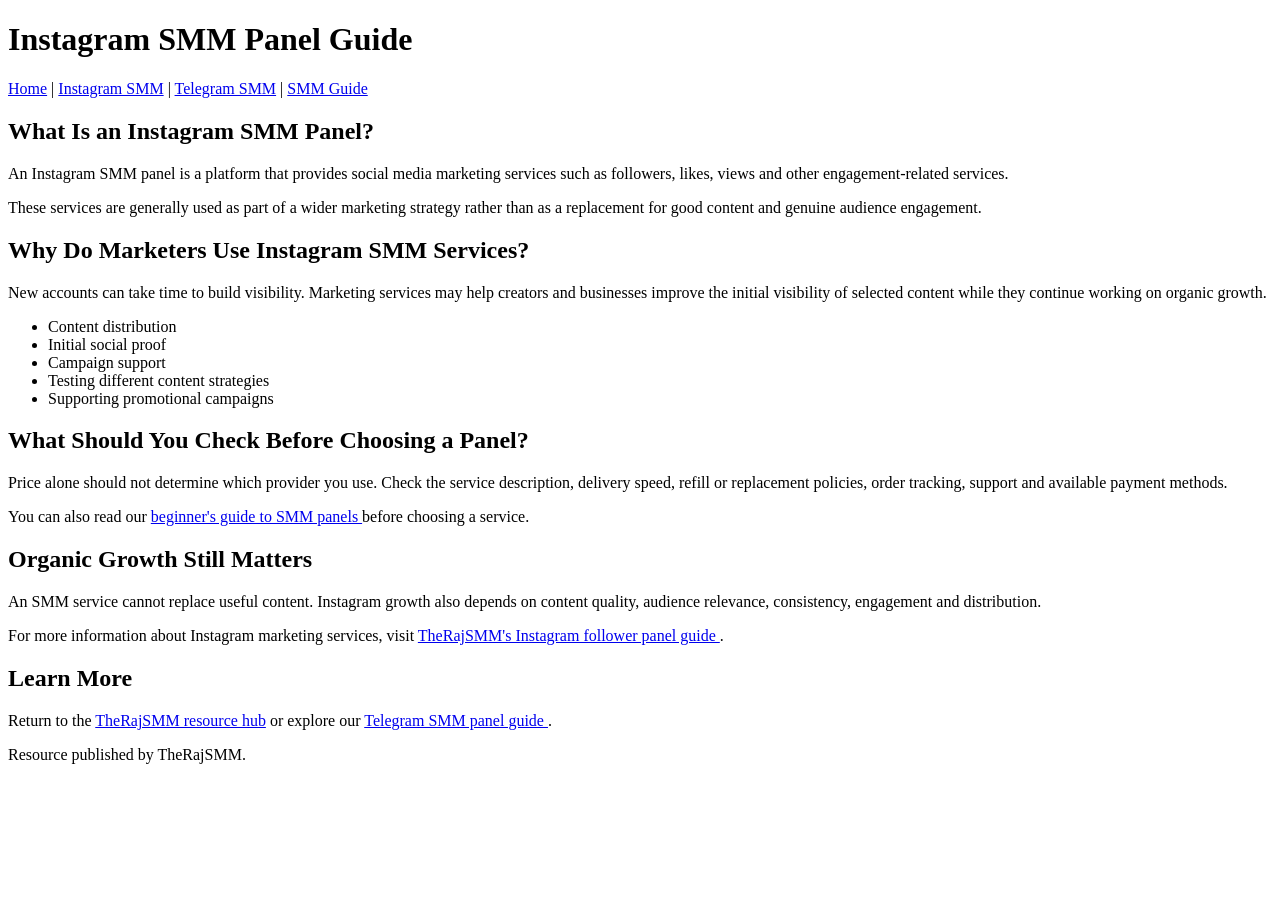
==== instagram-smm-panel.html @ 44716460 "Create instagram-smm-panel.html" ====
<!DOCTYPE html>
<html lang="en">
<head>
    <meta charset="UTF-8">
    <meta name="viewport" content="width=device-width, initial-scale=1.0">

    <title>Instagram SMM Panel Guide | TheRajSMM Resources</title>

    <meta name="description" content="A practical guide to Instagram SMM panels, Instagram promotion services, engagement and combining paid promotion with organic growth.">

    <link rel="canonical" href="https://therajsmm.github.io/instagram-smm-panel.html">
</head>

<body>

<header>

    <h1>Instagram SMM Panel Guide</h1>

    <nav>
        <a href="index.html">Home</a> |
        <a href="instagram-smm-panel.html">Instagram SMM</a> |
        <a href="telegram-smm-panel.html">Telegram SMM</a> |
        <a href="smm-panel-guide.html">SMM Guide</a>
    </nav>

</header>

<main>

    <h2>What Is an Instagram SMM Panel?</h2>

    <p>
        An Instagram SMM panel is a platform that provides social media
        marketing services such as followers, likes, views and other
        engagement-related services.
    </p>

    <p>
        These services are generally used as part of a wider marketing
        strategy rather than as a replacement for good content and genuine
        audience engagement.
    </p>

    <h2>Why Do Marketers Use Instagram SMM Services?</h2>

    <p>
        New accounts can take time to build visibility. Marketing services
        may help creators and businesses improve the initial visibility of
        selected content while they continue working on organic growth.
    </p>

    <ul>
        <li>Content distribution</li>
        <li>Initial social proof</li>
        <li>Campaign support</li>
        <li>Testing different content strategies</li>
        <li>Supporting promotional campaigns</li>
    </ul>

    <h2>What Should You Check Before Choosing a Panel?</h2>

    <p>
        Price alone should not determine which provider you use. Check the
        service description, delivery speed, refill or replacement policies,
        order tracking, support and available payment methods.
    </p>

    <p>
        You can also read our
        <a href="smm-panel-guide.html">
            beginner's guide to SMM panels
        </a>
        before choosing a service.
    </p>

    <h2>Organic Growth Still Matters</h2>

    <p>
        An SMM service cannot replace useful content. Instagram growth also
        depends on content quality, audience relevance, consistency,
        engagement and distribution.
    </p>

    <p>
        For more information about Instagram marketing services, visit
        <a href="https://therajsmm.com/blog/instagram-follower-panel-boost-your-social-presence-therajsmm"
           rel="noopener">
            TheRajSMM's Instagram follower panel guide
        </a>.
    </p>

    <h2>Learn More</h2>

    <p>
        Return to the
        <a href="index.html">TheRajSMM resource hub</a>
        or explore our
        <a href="telegram-smm-panel.html">
            Telegram SMM panel guide
        </a>.
    </p>

</main>

<footer>
    <p>
        Resource published by TheRajSMM.
    </p>
</footer>

</body>
</html>
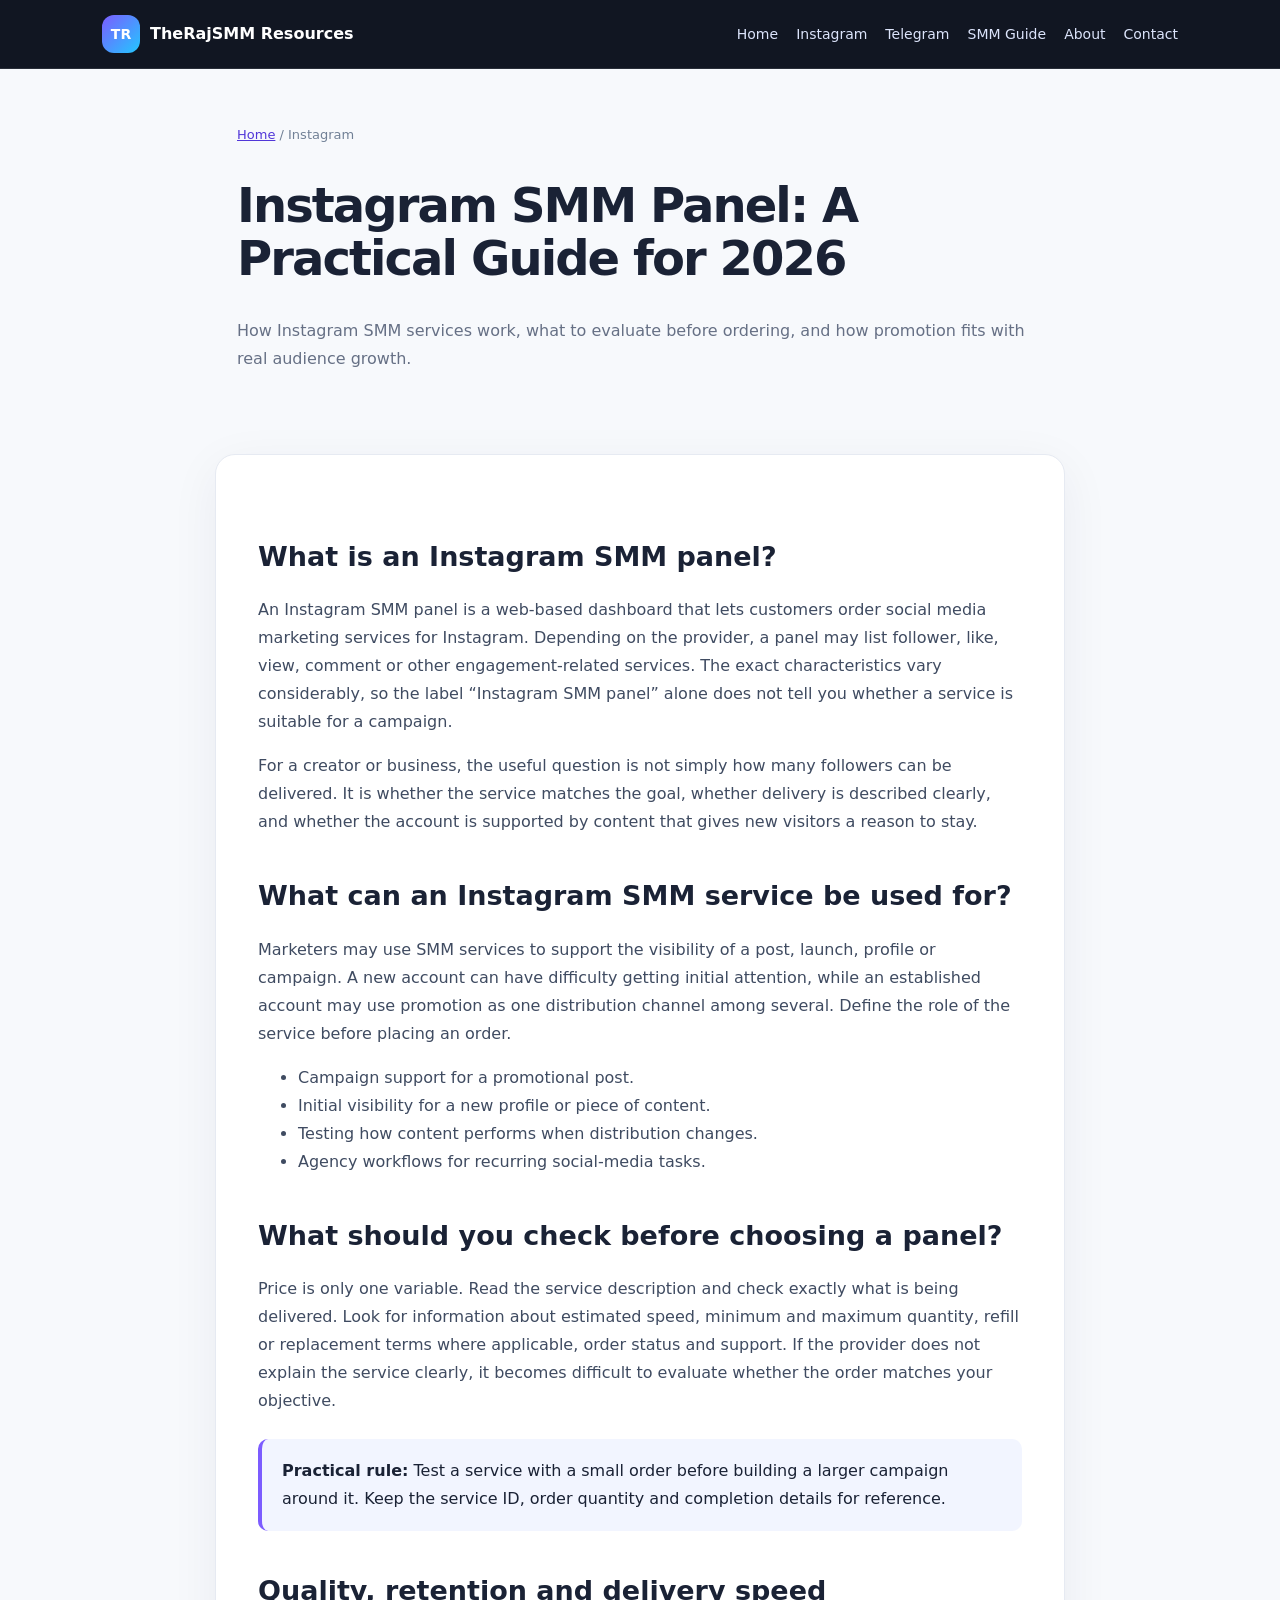
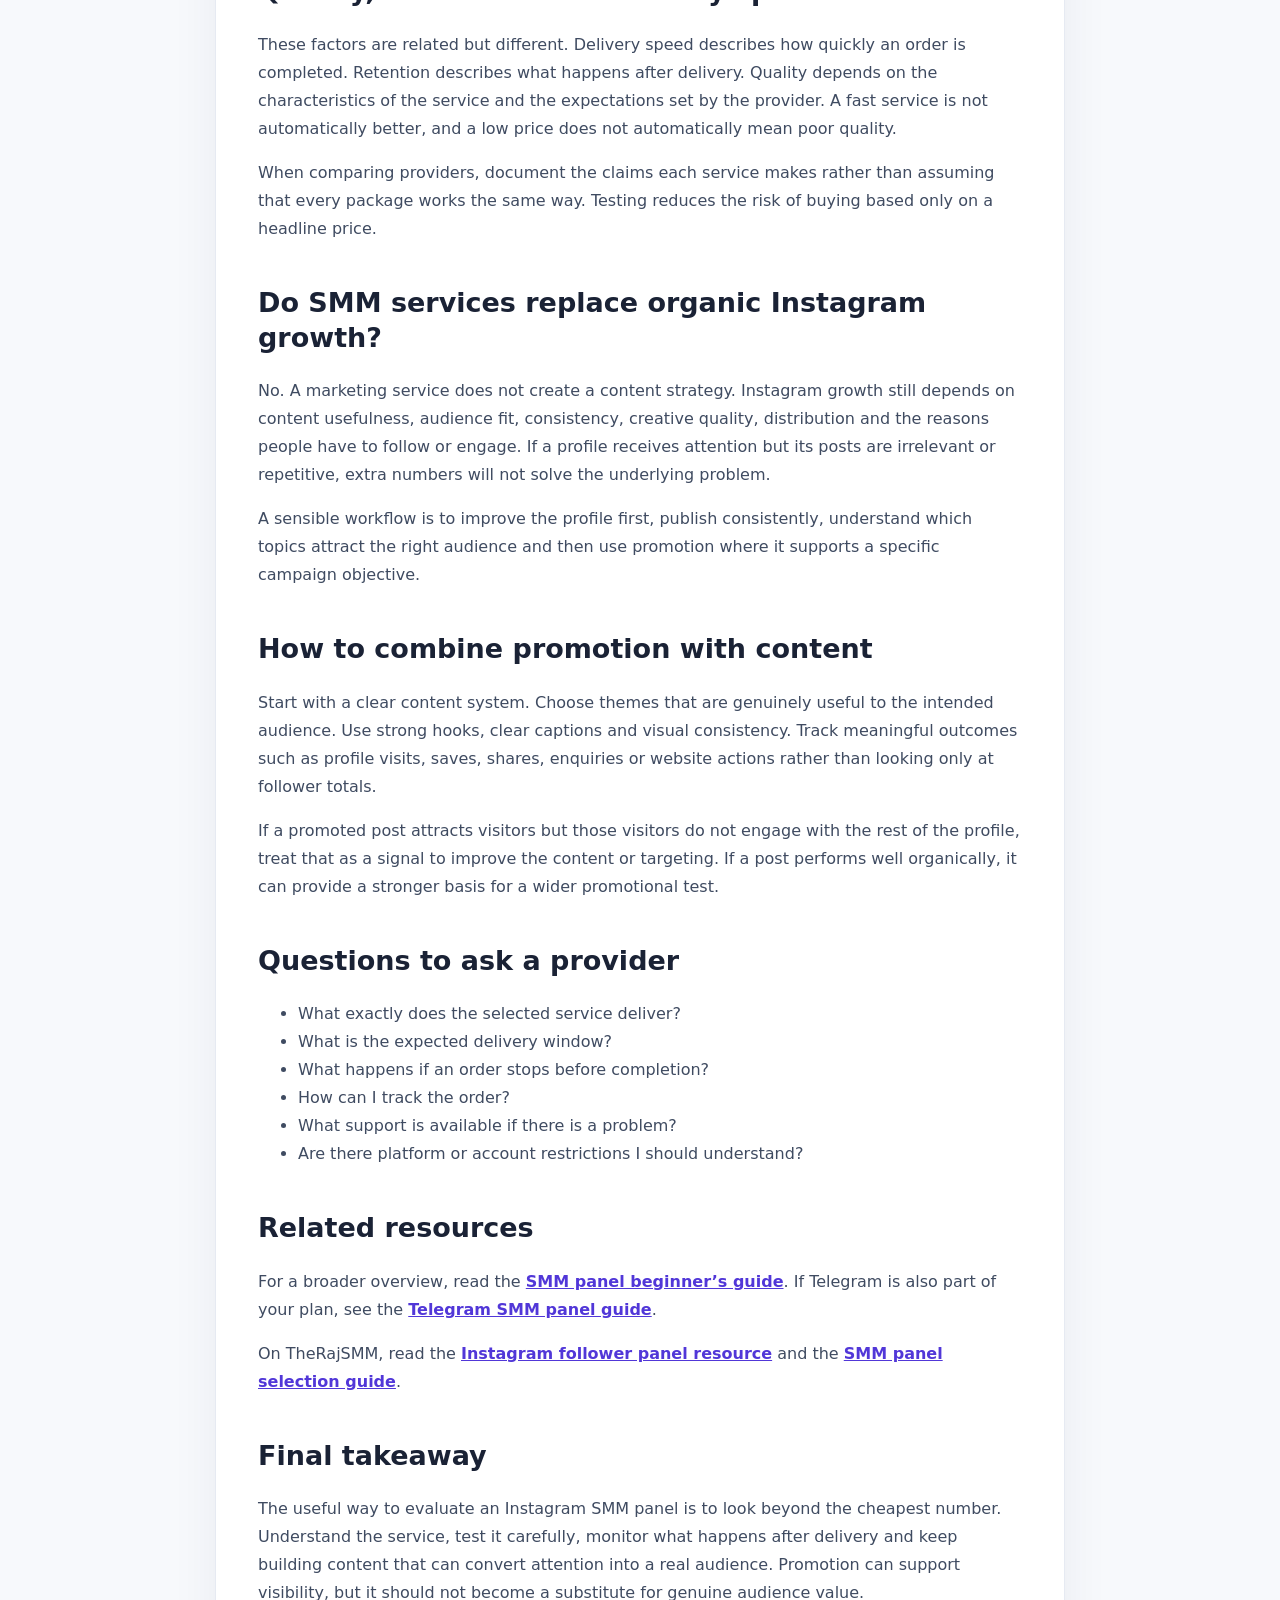
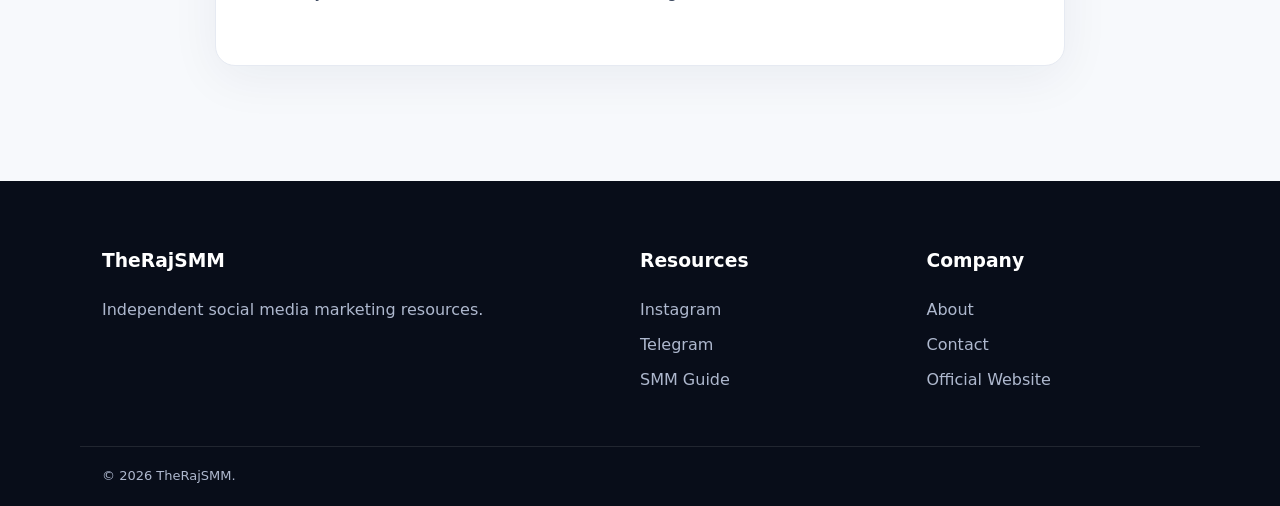
==== commit 9c6c5f5b: "Add files via upload" ====
--- a/instagram-smm-panel.html
+++ b/instagram-smm-panel.html
@@ -1,113 +1,14 @@
-<!DOCTYPE html>
-<html lang="en">
-<head>
-    <meta charset="UTF-8">
-    <meta name="viewport" content="width=device-width, initial-scale=1.0">
-
-    <title>Instagram SMM Panel Guide | TheRajSMM Resources</title>
-
-    <meta name="description" content="A practical guide to Instagram SMM panels, Instagram promotion services, engagement and combining paid promotion with organic growth.">
-
-    <link rel="canonical" href="https://therajsmm.github.io/instagram-smm-panel.html">
-</head>
-
-<body>
-
-<header>
-
-    <h1>Instagram SMM Panel Guide</h1>
-
-    <nav>
-        <a href="index.html">Home</a> |
-        <a href="instagram-smm-panel.html">Instagram SMM</a> |
-        <a href="telegram-smm-panel.html">Telegram SMM</a> |
-        <a href="smm-panel-guide.html">SMM Guide</a>
-    </nav>
-
-</header>
-
-<main>
-
-    <h2>What Is an Instagram SMM Panel?</h2>
-
-    <p>
-        An Instagram SMM panel is a platform that provides social media
-        marketing services such as followers, likes, views and other
-        engagement-related services.
-    </p>
-
-    <p>
-        These services are generally used as part of a wider marketing
-        strategy rather than as a replacement for good content and genuine
-        audience engagement.
-    </p>
-
-    <h2>Why Do Marketers Use Instagram SMM Services?</h2>
-
-    <p>
-        New accounts can take time to build visibility. Marketing services
-        may help creators and businesses improve the initial visibility of
-        selected content while they continue working on organic growth.
-    </p>
-
-    <ul>
-        <li>Content distribution</li>
-        <li>Initial social proof</li>
-        <li>Campaign support</li>
-        <li>Testing different content strategies</li>
-        <li>Supporting promotional campaigns</li>
-    </ul>
-
-    <h2>What Should You Check Before Choosing a Panel?</h2>
-
-    <p>
-        Price alone should not determine which provider you use. Check the
-        service description, delivery speed, refill or replacement policies,
-        order tracking, support and available payment methods.
-    </p>
-
-    <p>
-        You can also read our
-        <a href="smm-panel-guide.html">
-            beginner's guide to SMM panels
-        </a>
-        before choosing a service.
-    </p>
-
-    <h2>Organic Growth Still Matters</h2>
-
-    <p>
-        An SMM service cannot replace useful content. Instagram growth also
-        depends on content quality, audience relevance, consistency,
-        engagement and distribution.
-    </p>
-
-    <p>
-        For more information about Instagram marketing services, visit
-        <a href="https://therajsmm.com/blog/instagram-follower-panel-boost-your-social-presence-therajsmm"
-           rel="noopener">
-            TheRajSMM's Instagram follower panel guide
-        </a>.
-    </p>
-
-    <h2>Learn More</h2>
-
-    <p>
-        Return to the
-        <a href="index.html">TheRajSMM resource hub</a>
-        or explore our
-        <a href="telegram-smm-panel.html">
-            Telegram SMM panel guide
-        </a>.
-    </p>
-
-</main>
-
-<footer>
-    <p>
-        Resource published by TheRajSMM.
-    </p>
-</footer>
-
-</body>
-</html>
+<!doctype html><html lang="en"><head><meta charset="utf-8"><meta name="viewport" content="width=device-width,initial-scale=1"><title>Instagram SMM Panel Guide 2026 | TheRajSMM</title><meta name="description" content="Practical guide to Instagram SMM panels, service quality, delivery, retention and combining promotion with organic content."><link rel="canonical" href="https://therajsmm.github.io/instagram-smm-panel.html"><link rel="icon" href="favicon.svg"><link rel="stylesheet" href="style.css"></head><body>
+<header class="site-header"><nav class="nav"><a class="brand" href="index.html"><span class="brand-mark">TR</span>TheRajSMM Resources</a><div class="nav-links"><a href="index.html">Home</a><a href="instagram-smm-panel.html">Instagram</a><a href="telegram-smm-panel.html">Telegram</a><a href="smm-panel-guide.html">SMM Guide</a><a href="about.html">About</a><a href="contact.html">Contact</a></div></nav></header>
+<div class="page-title"><div class="breadcrumb"><a href="index.html">Home</a> / Instagram</div><h1>Instagram SMM Panel: A Practical Guide for 2026</h1><p>How Instagram SMM services work, what to evaluate before ordering, and how promotion fits with real audience growth.</p></div><main class="container"><article class="article">
+<h2>What is an Instagram SMM panel?</h2><p>An Instagram SMM panel is a web-based dashboard that lets customers order social media marketing services for Instagram. Depending on the provider, a panel may list follower, like, view, comment or other engagement-related services. The exact characteristics vary considerably, so the label “Instagram SMM panel” alone does not tell you whether a service is suitable for a campaign.</p><p>For a creator or business, the useful question is not simply how many followers can be delivered. It is whether the service matches the goal, whether delivery is described clearly, and whether the account is supported by content that gives new visitors a reason to stay.</p>
+<h2>What can an Instagram SMM service be used for?</h2><p>Marketers may use SMM services to support the visibility of a post, launch, profile or campaign. A new account can have difficulty getting initial attention, while an established account may use promotion as one distribution channel among several. Define the role of the service before placing an order.</p><ul><li>Campaign support for a promotional post.</li><li>Initial visibility for a new profile or piece of content.</li><li>Testing how content performs when distribution changes.</li><li>Agency workflows for recurring social-media tasks.</li></ul>
+<h2>What should you check before choosing a panel?</h2><p>Price is only one variable. Read the service description and check exactly what is being delivered. Look for information about estimated speed, minimum and maximum quantity, refill or replacement terms where applicable, order status and support. If the provider does not explain the service clearly, it becomes difficult to evaluate whether the order matches your objective.</p><div class="note"><strong>Practical rule:</strong> Test a service with a small order before building a larger campaign around it. Keep the service ID, order quantity and completion details for reference.</div>
+<h2>Quality, retention and delivery speed</h2><p>These factors are related but different. Delivery speed describes how quickly an order is completed. Retention describes what happens after delivery. Quality depends on the characteristics of the service and the expectations set by the provider. A fast service is not automatically better, and a low price does not automatically mean poor quality.</p><p>When comparing providers, document the claims each service makes rather than assuming that every package works the same way. Testing reduces the risk of buying based only on a headline price.</p>
+<h2>Do SMM services replace organic Instagram growth?</h2><p>No. A marketing service does not create a content strategy. Instagram growth still depends on content usefulness, audience fit, consistency, creative quality, distribution and the reasons people have to follow or engage. If a profile receives attention but its posts are irrelevant or repetitive, extra numbers will not solve the underlying problem.</p><p>A sensible workflow is to improve the profile first, publish consistently, understand which topics attract the right audience and then use promotion where it supports a specific campaign objective.</p>
+<h2>How to combine promotion with content</h2><p>Start with a clear content system. Choose themes that are genuinely useful to the intended audience. Use strong hooks, clear captions and visual consistency. Track meaningful outcomes such as profile visits, saves, shares, enquiries or website actions rather than looking only at follower totals.</p><p>If a promoted post attracts visitors but those visitors do not engage with the rest of the profile, treat that as a signal to improve the content or targeting. If a post performs well organically, it can provide a stronger basis for a wider promotional test.</p>
+<h2>Questions to ask a provider</h2><ul><li>What exactly does the selected service deliver?</li><li>What is the expected delivery window?</li><li>What happens if an order stops before completion?</li><li>How can I track the order?</li><li>What support is available if there is a problem?</li><li>Are there platform or account restrictions I should understand?</li></ul>
+<h2>Related resources</h2><p>For a broader overview, read the <a href="smm-panel-guide.html">SMM panel beginner’s guide</a>. If Telegram is also part of your plan, see the <a href="telegram-smm-panel.html">Telegram SMM panel guide</a>.</p><p>On TheRajSMM, read the <a href="https://therajsmm.com/blog/instagram-follower-panel-boost-your-social-presence-therajsmm">Instagram follower panel resource</a> and the <a href="https://therajsmm.com/blog/cheapest-smm-panel-india-2026-affordable-trusted-smm-services">SMM panel selection guide</a>.</p>
+<h2>Final takeaway</h2><p>The useful way to evaluate an Instagram SMM panel is to look beyond the cheapest number. Understand the service, test it carefully, monitor what happens after delivery and keep building content that can convert attention into a real audience. Promotion can support visibility, but it should not become a substitute for genuine audience value.</p>
+</article></main>
+<footer><div class="footer-inner"><div><h3>TheRajSMM</h3><p>Independent social media marketing resources.</p></div><div><h3>Resources</h3><a href="instagram-smm-panel.html">Instagram</a><a href="telegram-smm-panel.html">Telegram</a><a href="smm-panel-guide.html">SMM Guide</a></div><div><h3>Company</h3><a href="about.html">About</a><a href="contact.html">Contact</a><a href="https://therajsmm.com/">Official Website</a></div></div><div class="footer-bottom">© 2026 TheRajSMM.</div></footer></body></html>
--- a/style.css
+++ b/style.css
@@ -0,0 +1 @@
+:root{--dark:#080d19;--dark2:#182343;--primary:#7c5cff;--cyan:#22c7ff;--text:#1a2235;--muted:#667085;--border:#e6eaf2;--max:1120px}*{box-sizing:border-box}html{scroll-behavior:smooth}body{margin:0;font-family:Inter,system-ui,-apple-system,"Segoe UI",sans-serif;color:var(--text);line-height:1.75;background:#f7f9fc}a{color:#5137d8}.site-header{background:rgba(8,13,25,.96);color:#fff;position:sticky;top:0;z-index:20;border-bottom:1px solid rgba(255,255,255,.1);backdrop-filter:blur(14px)}.nav{max-width:var(--max);margin:auto;padding:15px 22px;display:flex;align-items:center;justify-content:space-between;gap:20px}.brand{display:flex;align-items:center;gap:10px;color:#fff;text-decoration:none;font-weight:800}.brand-mark{width:38px;height:38px;border-radius:12px;display:grid;place-items:center;background:linear-gradient(135deg,var(--primary),var(--cyan));font-size:14px}.nav-links{display:flex;gap:18px;flex-wrap:wrap}.nav-links a{color:#dce4fb;text-decoration:none;font-size:14px}.hero{background:linear-gradient(135deg,var(--dark),var(--dark2) 65%,#27215e);color:#fff}.hero-inner{max-width:var(--max);margin:auto;padding:82px 22px 90px}.eyebrow{color:#aebdff;font-weight:800;text-transform:uppercase;letter-spacing:.12em;font-size:12px}.hero h1{font-size:clamp(38px,6vw,68px);line-height:1.05;max-width:900px;margin:14px 0 20px;letter-spacing:-.045em}.hero p{max-width:760px;color:#c5cee1;font-size:18px}.buttons{display:flex;gap:12px;flex-wrap:wrap;margin-top:28px}.btn{display:inline-block;text-decoration:none;padding:12px 18px;border-radius:12px;font-weight:750}.btn-primary{background:#fff;color:#171c2c}.btn-secondary{border:1px solid rgba(255,255,255,.25);color:#fff}.container{max-width:var(--max);margin:auto;padding:55px 22px}.grid{display:grid;grid-template-columns:repeat(3,1fr);gap:20px}.card,.article{background:#fff;border:1px solid var(--border);border-radius:20px;box-shadow:0 12px 50px rgba(22,35,63,.06)}.card{padding:26px}.card h2{line-height:1.3}.card p{color:#58647a}.card a{font-weight:750;text-decoration:none}.article{max-width:850px;margin:auto;padding:42px}.article h1{font-size:clamp(34px,5vw,52px);line-height:1.1;letter-spacing:-.04em}.article h2{font-size:27px;line-height:1.3;margin-top:42px}.article p,.article li{color:#3f4b61}.article a{font-weight:650}.note{background:#f2f5ff;border-left:4px solid var(--primary);padding:18px 20px;border-radius:10px;margin:24px 0}.page-title{max-width:850px;margin:auto;padding:55px 22px 10px}.page-title h1{font-size:48px;line-height:1.1;letter-spacing:-.04em}.page-title p{color:var(--muted)}.breadcrumb{font-size:13px;color:#718096;margin-bottom:20px}footer{background:var(--dark);color:#aeb8ce;margin-top:60px}.footer-inner{max-width:var(--max);margin:auto;padding:45px 22px;display:grid;grid-template-columns:2fr 1fr 1fr;gap:35px}.footer-inner h3{color:#fff}.footer-inner a{display:block;color:#aeb8ce;text-decoration:none;margin:7px 0}.footer-bottom{max-width:var(--max);margin:auto;padding:18px 22px;border-top:1px solid rgba(255,255,255,.1);font-size:13px}@media(max-width:800px){.nav{align-items:flex-start;flex-direction:column}.grid{grid-template-columns:1fr}.article{padding:26px}.page-title h1{font-size:38px}.footer-inner{grid-template-columns:1fr}}
